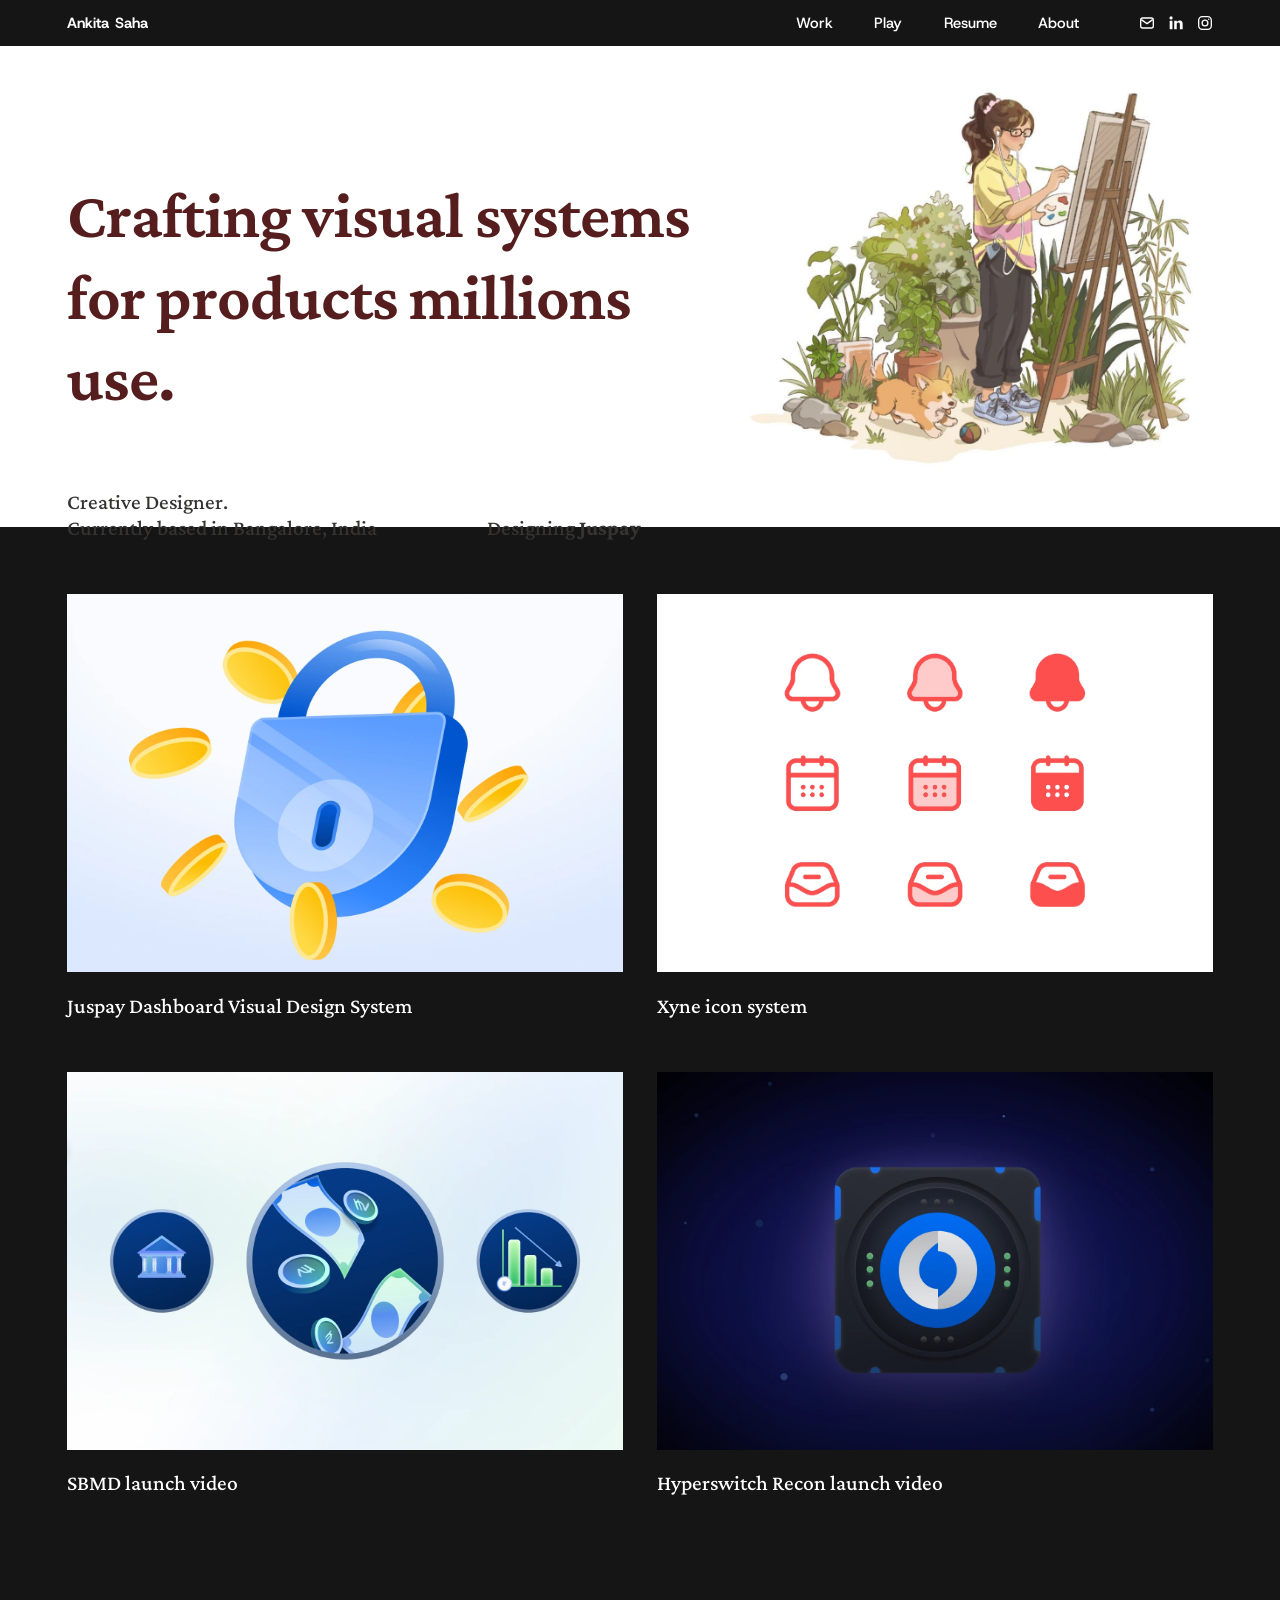
==== index.html @ f5437b6f "Initial Commit" ====
<!doctype html>
<html lang="en"><head><meta charset="utf-8">
<meta name="viewport" content="width=device-width, initial-scale=1, viewport-fit=cover">
<title>Ankita Saha — Creative Designer</title>
<meta name="description" content="Ankita Saha — creative designer in Bangalore. Visual design systems, iconography, illustration and motion.">
<link rel="preconnect" href="https://fonts.googleapis.com"><link rel="preconnect" href="https://fonts.gstatic.com" crossorigin><link href="https://fonts.googleapis.com/css2?family=Host+Grotesk:ital,wght@0,400;0,500;0,600;0,700;1,400&family=Lateef:wght@400;600;700&family=Roboto:wght@400;500&display=swap" rel="stylesheet">
<link rel="stylesheet" href="style.css">
<style>:root{--texture:url("assets/texture.webp")}</style>
</head>
<body class="home">
<header class="band"><nav class="nav wrap" aria-label="Main">
  <a class="name" href="index.html">Ankita Saha</a>
  <div class="right">
    <div class="links"><a href="index.html#work">Work</a><a href="play.html">Play</a><a href="assets/Ankita-Saha-Resume.pdf" target="_blank" rel="noopener" data-download="Ankita-Saha-Resume.pdf">Resume</a><a href="about.html">About</a></div>
    <div class="social">
      <a href="https://mail.google.com/mail/?view=cm&fs=1&to=ankitasaha2310@gmail.com" target="_blank" rel="noopener" aria-label="Email Ankita"><svg viewBox="0 0 24 24" fill="none" stroke="currentColor" stroke-width="2" stroke-linejoin="round"><rect x="2.5" y="4.5" width="19" height="15" rx="3"/><path d="M3.5 7l8.5 6 8.5-6"/></svg></a>
      <a href="https://www.linkedin.com/in/ankita-saha-79141a1a3/" target="_blank" rel="noopener" aria-label="LinkedIn"><svg viewBox="0 0 24 24" fill="currentColor"><rect x="2.5" y="8.5" width="4.2" height="13" rx=".4"/><circle cx="4.6" cy="4.4" r="2.4"/><path d="M9.3 8.5h4v1.9c.6-1.1 2-2.2 4.1-2.2 4 0 4.6 2.6 4.6 5.9v7.4h-4.2v-6.6c0-1.6 0-3.6-2.2-3.6s-2.5 1.7-2.5 3.5v6.7H9.3z"/></svg></a>
      <a href="https://www.instagram.com/artsvetro/" target="_blank" rel="noopener" aria-label="Instagram"><svg viewBox="0 0 24 24" fill="none" stroke="currentColor" stroke-width="2"><rect x="2.5" y="2.5" width="19" height="19" rx="5.5"/><circle cx="12" cy="12" r="4.3"/><circle cx="17.6" cy="6.4" r="1.1" fill="currentColor" stroke="none"/></svg></a>
    </div>
  </div>
</nav></header>
<section class="hero">
<div class="hero-art"><figure class="slot contain hero-img" style="--ar:612/637;background:transparent" data-label="assets/home/hero-illustration.webp  (612×637)"><img src="assets/home/hero-illustration.webp" alt="Illustration of Ankita painting at an easel among plants, with her dog" loading="lazy"></figure></div>
<div class="hero-copy">
  <h1>Crafting visual systems<br>for products millions use.</h1>
  <div class="meta"><p>Creative Designer.<br>Currently based in Bangalore, India</p><p class="now">Designing <a class="hero-link" href="https://juspay.io/in" target="_blank" rel="noopener"><b>Juspay</b></a></p></div>
</div>
</section>
<main class="wrap work-grid" id="work"><a class="card" href="work/juspay-dashboard.html"><figure class="slot " style="--ar:752/511;" data-label="assets/work/dashboard-thumb.webp  (752×511)"><img src="assets/work/dashboard-thumb.webp" alt="Juspay Dashboard Visual Design System" loading="lazy"></figure><span>Juspay Dashboard Visual Design System</span></a><a class="card" href="work/xyne-icons.html"><figure class="slot " style="--ar:752/511;" data-label="assets/work/xyne-thumb.webp  (752×511)"><img src="assets/work/xyne-thumb.webp" alt="Xyne icon system" loading="lazy"></figure><span>Xyne icon system</span></a><a class="card" href="work/sbmd-launch-video.html"><figure class="slot " style="--ar:752/511;" data-label="assets/work/sbmd-thumb.webp  (752×511)"><img src="assets/work/sbmd-thumb.webp" alt="SBMD launch video" loading="lazy"></figure><span>SBMD launch video</span></a><a class="card" href="work/hyperswitch-recon-video.html"><figure class="slot " style="--ar:752/511;" data-label="assets/work/recon-thumb.webp  (752×511)"><img src="assets/work/recon-thumb.webp" alt="Hyperswitch Recon launch video" loading="lazy"></figure><span>Hyperswitch Recon launch video</span></a></main>
<script src="site.js"></script>
</body></html>
---- style.css ----
/* ===== Tokens (from Figma) ===== */
:root{
  --s: calc(min(100vw, 1728px) / 1728); /* 1 Figma px, scaled to the viewport */
  --ink:#353432; --ink-dark:#161515; --maroon:#551d1d; --cream:#f7f3c6;
  --olive:#7e9a2a; --page:#f6f9ee; --text:#202020; --muted:#757575;
  --slot:#ecece6; --slot-ink:#8a8a80;
  --f-nav:"Lao MN","Lateef",Georgia,serif;
  --f-display:"Lateef",Georgia,serif;
  --f-body:"Host Grotesk",system-ui,-apple-system,"Segoe UI",sans-serif;
  --f-roboto:"Roboto",system-ui,sans-serif;
  --gutter: calc(90 * var(--s));
}
*,*::before,*::after{box-sizing:border-box}
html,body{margin:0}
html{scroll-behavior:smooth}
body{font-family:var(--f-body);color:var(--ink);background:var(--page);-webkit-font-smoothing:antialiased}
img,video{display:block;max-width:100%}
a{color:inherit}
:focus-visible{outline:2px solid var(--olive);outline-offset:3px}
.band :focus-visible{outline-color:#fff}
@media (prefers-reduced-motion:reduce){*{transition:none!important;scroll-behavior:auto!important}}

/* paper texture overlay (image 35/36/39 in Figma: multiply @ 40%) */
body::after{content:"";position:fixed;inset:0;pointer-events:none;z-index:50;
  background-image:var(--texture);background-size:100% auto;mix-blend-mode:multiply;opacity:.4}

.wrap{width:calc(1548 * var(--s));margin-inline:auto}

/* ===== Nav ===== */
.nav{display:flex;justify-content:space-between;align-items:center;font-family:var(--f-nav);
  font-size:max(16px,calc(28.8 * var(--s)))}
.nav .name{font-weight:700;letter-spacing:.05em;text-decoration:none;white-space:nowrap}
.nav .right{display:flex;align-items:center;gap:calc(126 * var(--s))}
.nav .links{display:flex;gap:calc(81 * var(--s));letter-spacing:-.05em}
.nav .links a{text-decoration:none}
.nav .links a:hover{text-decoration:underline;text-underline-offset:.2em}
.nav .links a[aria-current="page"]{font-weight:700}
.nav .social{display:flex;gap:calc(21.6 * var(--s))}
.nav .social svg{width:max(18px,calc(27 * var(--s)));height:auto;display:block}
.band{position:sticky;top:0;z-index:40;background:var(--ink-dark);height:max(64px,calc(118 * var(--s)));display:flex;align-items:center;color:#fff}
.band-light{background:#fff;color:var(--ink-dark)}
.band-light :focus-visible{outline-color:var(--olive)}
#work{scroll-margin-top:max(64px,calc(118 * var(--s)))}

/* ===== Image / video slots ===== */
.slot{position:relative;aspect-ratio:var(--ar);background:var(--slot);overflow:hidden;margin:0}
.slot::before{content:attr(data-label);position:absolute;inset:0;display:grid;place-items:center;padding:12px;
  text-align:center;font:500 max(11px,calc(16 * var(--s)))/1.3 var(--f-body);color:var(--slot-ink)}
.slot>img,.slot>video{position:absolute;inset:0;width:100%;height:100%;object-fit:cover}
.slot.contain>img{object-fit:contain}

/* ===== Home ===== */
body.home{background:var(--ink-dark)}
.hero{position:relative;background:#fff;height:calc(650 * var(--s));color:var(--ink-dark)}
.hero-art{position:absolute;left:calc(1011 * var(--s));top:0;width:calc(612 * var(--s))}
.hero-copy{position:absolute;left:var(--gutter);top:calc(180 * var(--s));width:calc(900 * var(--s));z-index:1}
.hero h1{margin:0;font:700 max(40px,calc(110 * var(--s)))/1 var(--f-display);letter-spacing:-.05em;color:var(--maroon)}
.hero .meta{display:flex;justify-content:space-between;gap:40px;width:calc(774 * var(--s));margin-top:calc(89 * var(--s));
  font:400 max(17px,calc(36 * var(--s)))/1 var(--f-display);color:var(--ink)}
.hero .meta p{margin:0;white-space:nowrap}
.hero .meta .now{align-self:flex-end}
.work-grid{display:grid;grid-template-columns:1fr 1fr;column-gap:calc(45 * var(--s));row-gap:calc(69 * var(--s));
  padding:var(--gutter) 0 calc(160 * var(--s))}
.card{display:flex;flex-direction:column;gap:calc(28.8 * var(--s));text-decoration:none;color:#fff}
.card .slot{--ar:752/511;transition:transform .35s ease}
.card:hover .slot{transform:scale(1.015)}
.card span{font:400 max(18px,calc(36 * var(--s)))/1 var(--f-display)}

/* ===== Inner pages ===== */
.sheet{background:#fff;margin:calc(35 * var(--s));padding:calc(60 * var(--s)) calc(60 * var(--s)) calc(100 * var(--s));color:var(--text)}
.bleed{margin-inline:calc(-60 * var(--s))}
.cs-title{margin:0;text-align:center;font:700 max(30px,calc(74 * var(--s)))/1 var(--f-body);letter-spacing:-.013em}
.lede{margin:calc(65 * var(--s)) 0 0;font:400 max(15px,calc(24 * var(--s)))/1.2 var(--f-body);text-align:justify}
.lede.roboto{font-family:var(--f-roboto)}
.lede+.lede{margin-top:1.2em}
.sec{margin-top:calc(130 * var(--s))}
.sec-head{text-align:center;max-width:calc(1060 * var(--s));margin:0 auto calc(60 * var(--s))}
.sec-head h2,.split h2{margin:0;font:500 max(24px,calc(48 * var(--s)))/1.2 var(--f-body)}
.sec-head h2.xl{font-size:max(28px,calc(64 * var(--s)))}
.sec-head p,.split p{margin:calc(30 * var(--s)) 0 0;font:400 max(15px,calc(24 * var(--s)))/1.2 var(--f-body)}
.split{display:flex;justify-content:space-between;gap:40px;margin-bottom:calc(60 * var(--s))}
.split p{margin:0;width:calc(809 * var(--s));text-align:justify}
.split.narrow p{width:calc(629 * var(--s))}
.row{display:grid;gap:calc(30 * var(--s))}
.cols-2{grid-template-columns:repeat(2,1fr)}
.cols-3{grid-template-columns:repeat(3,1fr)}
.cols-4{grid-template-columns:repeat(4,1fr)}
.cols-6{grid-template-columns:repeat(6,1fr)}
.center-block{margin-inline:auto}
.caption{font:400 max(14px,calc(24 * var(--s)))/1.2 var(--f-body);margin-top:calc(16 * var(--s));text-align:center}

.style-card{background:transparent}
.style-card .txt{padding:calc(20 * var(--s)) 0 0;font-family:var(--f-roboto)}
.style-card b{display:block;font-weight:500;font-size:max(16px,calc(24 * var(--s)));margin-bottom:.4em}
.style-card small{display:block;font-size:max(13px,calc(20 * var(--s)));line-height:1.6}
.style-card small+small{color:var(--muted)}

.tile{background:#f4f4f2;display:flex;flex-direction:column}
.tile .slot{flex:1;background:transparent}
.tile .lbl{display:flex;justify-content:space-between;padding:0 calc(28 * var(--s)) calc(28 * var(--s));
  font:500 max(13px,calc(20 * var(--s)))/1.2 var(--f-body)}
.tile .lbl span+span{color:var(--muted)}

.tabs{display:flex;gap:10px;justify-content:center;margin-bottom:calc(40 * var(--s));flex-wrap:wrap}
.tabs button{font:500 max(13px,calc(20 * var(--s)))/1 var(--f-body);padding:.55em 1.2em;border-radius:999px;
  border:1.5px solid #202020;background:#fff;color:#202020;cursor:pointer}
.tabs button[aria-pressed="true"]{background:#202020;color:#fff}
.overlay-tabs{position:absolute;left:calc(50 * var(--s));bottom:calc(32 * var(--s));z-index:2;margin:0;justify-content:flex-start}
.overlay-cap{position:absolute;right:calc(50 * var(--s));bottom:calc(40 * var(--s));z-index:2;
  font:500 max(13px,calc(24 * var(--s)))/1 var(--f-body)}

.gray-panel{background:#f2f2f2;padding:calc(38 * var(--s))}
.char h3{margin:calc(40 * var(--s)) 0 calc(18 * var(--s));font:700 max(15px,calc(24 * var(--s)))/1.2 var(--f-body)}
.char p{margin:0;font:400 max(14px,calc(24 * var(--s)))/1.2 var(--f-body)}

/* ===== Play ===== */
.play{display:flex;flex-direction:column;gap:calc(33 * var(--s))}
.prow{display:flex;gap:calc(32 * var(--s));align-items:flex-start}
.prow>div{min-width:0}
.play .icon-row{display:flex;justify-content:space-between}
.play .icon-row figure{margin:0;width:calc(192 * var(--s))}
.play .icon-row figcaption{font:600 max(12px,calc(24 * var(--s)))/1.2 var(--f-body);letter-spacing:-.12em;
  color:#4c4c4c;text-align:center;margin-bottom:12px}

/* ===== About ===== */
.about{display:flex;justify-content:space-between;align-items:flex-start;padding:calc(133 * var(--s)) 0 calc(143 * var(--s))}
.about .bio{width:calc(854 * var(--s));font:400 max(16px,calc(24 * var(--s)))/1.16 var(--f-body)}
.about .bio p{margin:0 0 1.16em}
.about .slot{width:calc(484 * var(--s));--ar:484/507;margin-top:calc(-36 * var(--s));margin-right:calc(62 * var(--s));background:transparent}

/* ===== Resume ===== */
body.resume{background:var(--page)}
.cv{width:calc(1601 * var(--s));margin:0 auto;padding:calc(115 * var(--s)) 0 calc(115 * var(--s));color:#333230}
.cv h1{margin:0;font:700 max(36px,calc(86.5 * var(--s)))/1.33 var(--f-body);color:var(--ink)}
.cv .contact{margin:calc(40 * var(--s)) 0 0;padding-bottom:calc(18 * var(--s));border-bottom:1px solid #d9d9d2;
  font:700 max(14px,calc(34 * var(--s)))/1 var(--f-body);color:var(--ink)}
.cv .contact a{color:#5b86f2}
.cv h2{margin:calc(56 * var(--s)) 0 calc(32 * var(--s));font:700 max(22px,calc(43.3 * var(--s)))/1.33 var(--f-body);color:var(--maroon)}
.cv .job{margin-bottom:calc(44 * var(--s))}
.cv .job-head{display:flex;justify-content:space-between;align-items:baseline;gap:20px}
.cv h3{margin:0;font:700 max(17px,calc(34.6 * var(--s)))/1.33 var(--f-body);color:var(--ink);max-width:calc(962 * var(--s))}
.cv h3 em{font-style:normal;color:#6e8b0c}
.cv time{font:italic 400 max(14px,calc(28.8 * var(--s)))/1.33 var(--f-body);color:var(--muted);white-space:nowrap}
.cv ul{margin:calc(24 * var(--s)) 0 0;padding-left:1.4em;font:400 max(14px,calc(28.8 * var(--s)))/1.33 var(--f-body)}
.cv .skills{font:400 max(14px,calc(28.8 * var(--s)))/1.75 var(--f-body);margin:0}

/* ===== Mobile ===== */
@media (max-width:760px){
  .wrap{width:calc(100% - 40px)}
  .nav{flex-wrap:wrap;row-gap:10px}
  .nav .right{gap:18px;width:100%;justify-content:space-between}
  .nav .links{gap:18px}
  .band{height:auto;padding:14px 0}
  #work{scroll-margin-top:96px}
  .hero{height:auto;padding-bottom:40px;display:flex;flex-direction:column}
  .hero-copy{order:1}
  .hero-art{order:2}
  .hero-copy,.hero-art{position:static;width:auto}
  .hero-copy{margin:40px 20px 0}
  .hero-art{margin:32px 20px 0}
  .hero .meta{width:auto;flex-direction:column;gap:14px;margin-top:28px}
  .hero .meta .now{align-self:flex-start}
  .hero .meta p{white-space:normal}
  .work-grid,.cols-2,.cols-3,.cols-4{grid-template-columns:1fr}
  .work-grid{row-gap:40px;padding:48px 0}
  .cols-6{grid-template-columns:repeat(3,1fr)}
  .sheet{margin:12px;padding:28px 20px 60px}
  .bleed{margin-inline:-20px}
  .sec{margin-top:64px}
  .split{flex-direction:column;gap:14px}
  .split p,.split.narrow p{width:auto}
  .center-block{width:100%!important}
  .play{gap:14px}
  .prow{flex-direction:column;gap:14px}
  .prow>div{width:100%}
  .xgrid{grid-template-columns:1fr!important}
  .play .icon-row{flex-wrap:wrap;gap:14px}
  .play .icon-row figure{width:calc(50% - 7px)}
  .about{flex-direction:column;gap:32px;padding:40px 0 60px}
  .about .bio,.about .slot{width:100%;margin:0}
  .cv{width:calc(100% - 40px);padding:40px 0}
  .cv .job-head{flex-direction:column;gap:4px}
  .overlay-tabs{left:12px;bottom:12px}
  .overlay-cap{display:none}
}

.hero-img>img{object-position:center bottom}
.slot.contain.lib::before{background:#f4f4f2}
.sec svg{display:block;width:100%;height:auto}
.slot.loaded::before{content:none}
/* ===== Xyne ===== */
.xhero{position:relative;background:#fce8e7;border-radius:calc(40 * var(--s));aspect-ratio:1538/682;display:grid;place-items:center;overflow:hidden}
.xhero-icon{width:calc(540 * var(--s))}
.xhero .overlay-tabs button{background:rgba(255,255,255,.7);border-color:#202020}
.xhero .overlay-tabs button[aria-pressed="true"]{background:#202020;color:#fff}
.tile{background:#f4f4f2;border-radius:calc(24 * var(--s));overflow:hidden}
.tile .slot{margin:calc(40 * var(--s)) calc(40 * var(--s)) 0}
.char-tile{background:#f4f4f2;border-radius:calc(32 * var(--s));padding:calc(70 * var(--s));aspect-ratio:1/1;display:grid;place-items:center}
.char-tile .slot{width:100%}
.xanat{display:block;width:100%;height:auto}
.xlib{position:relative;border:4px solid #e6e6e8;border-radius:calc(40 * var(--s));padding:calc(48 * var(--s))}
.xlib-tabs{justify-content:flex-start;margin-bottom:10px}
.xlib-hint{margin:0 0 calc(30 * var(--s));font:400 max(13px,calc(18 * var(--s)))/1.3 var(--f-body);color:var(--muted)}
.xfam+.xfam{margin-top:calc(44 * var(--s))}
.xfam h3{margin:0 0 calc(18 * var(--s));font:600 max(15px,calc(22 * var(--s)))/1.2 var(--f-body)}
.xfam h3 span{color:var(--muted);font-weight:400;margin-left:.3em}
.xgrid-icons.all{display:grid;grid-template-columns:repeat(auto-fill,minmax(max(170px,calc(230 * var(--s))),1fr));gap:12px}
.xgrid-icons.one{display:grid;grid-template-columns:repeat(auto-fill,minmax(max(92px,calc(130 * var(--s))),1fr));gap:12px}
.xcard{background:#f6f6f7;border-radius:14px;padding:12px 12px 10px;display:flex;flex-direction:column;gap:6px}
.xcard>span,.xone span{font:500 max(12px,calc(15 * var(--s)))/1.2 var(--f-body);color:#4a4a4a;text-align:center}
.xtrio{display:flex;justify-content:space-between}
.xgrid-icons button{border:0;background:transparent;color:#202020;cursor:pointer;border-radius:10px;padding:8px;transition:background .15s,transform .15s}
.xgrid-icons button svg{display:block;width:max(32px,calc(44 * var(--s)));height:auto}
.xgrid-icons button:hover{background:#fff;transform:translateY(-1px)}
.xone{background:#f6f6f7!important;display:flex;flex-direction:column;align-items:center;gap:8px;padding:16px 8px 12px!important}
.xone:hover{background:#ececef!important}
.xlib-toast{position:sticky;bottom:20px;margin:16px auto 0;width:max-content;max-width:90%;background:#202020;color:#fff;border-radius:999px;padding:.6em 1.2em;
  font:500 14px/1.2 var(--f-body);opacity:0;transform:translateY(8px);transition:opacity .2s,transform .2s;pointer-events:none}
.xlib-toast.on{opacity:1;transform:none}
@media (max-width:760px){.xhero{aspect-ratio:4/3}.xhero-icon{width:60%}.char-tile{padding:24px}.xlib{padding:16px}}

/* ===== Round 2 overrides ===== */
:root{--pad:calc(190 * var(--s))}
/* compact dark menu bar everywhere */
.band{height:max(46px,calc(59 * var(--s)));background:var(--ink-dark);color:#fff}
.nav{font-size:max(14px,calc(20 * var(--s)))}
.nav .links{gap:calc(56 * var(--s))}
.nav .right{gap:calc(80 * var(--s))}
.nav .social{gap:calc(18 * var(--s))}
.nav .social svg{width:max(16px,calc(21 * var(--s)))}
#work{scroll-margin-top:max(46px,calc(59 * var(--s)))}
.hero-img>img{object-position:center 45%}
/* white inner pages with wider side padding */
body.inner{background:#fff}
.sheet{margin:0;padding:calc(60 * var(--s)) var(--pad) calc(100 * var(--s))}
.bleed{margin-inline:calc(-1 * var(--pad))}
.center-block{max-width:100%}
main.about.wrap{width:auto;padding-left:var(--pad);padding-right:var(--pad)}
.slot.rounded{border-radius:calc(30 * var(--s))}
/* next project */
.next-proj{display:flex;flex-direction:column;align-items:flex-end;gap:6px;margin-top:calc(140 * var(--s));margin-left:auto;width:max-content;max-width:100%;text-decoration:none;color:var(--text);text-align:right}
.np-label{font:500 max(12px,calc(18 * var(--s)))/1.2 var(--f-body);color:var(--muted);letter-spacing:.02em}
.np-title{display:inline-flex;align-items:center;gap:.4em;font:600 max(20px,calc(40 * var(--s)))/1.15 var(--f-body)}
.np-title svg{width:1em;height:1em;transition:transform .25s ease}
.next-proj:hover .np-title svg{transform:translateX(6px)}
.next-proj:hover .np-title{text-decoration:underline;text-underline-offset:.15em;text-decoration-thickness:2px}
/* xyne hero tabs: unselected = outline only */
.xhero .overlay-tabs button{background:transparent;color:#202020;border-color:#202020}
.xhero .overlay-tabs button[aria-pressed="true"]{background:#202020;color:#fff}
/* shared icon library */
.iconlib{position:relative}
.iconlib .tabs{justify-content:center;margin-bottom:calc(40 * var(--s))}
.lib-panel{background:#f5f5f6;border-radius:calc(32 * var(--s));padding:calc(56 * var(--s))}
.xlib-body{display:grid;grid-template-columns:repeat(auto-fill,minmax(max(44px,calc(84 * var(--s))),1fr));gap:calc(10 * var(--s))}
.xlib-body button{border:0;background:transparent;color:#202020;cursor:pointer;border-radius:12px;padding:calc(18 * var(--s));display:grid;place-items:center;transition:background .15s,transform .15s}
.xlib-body button svg{display:block;width:max(26px,calc(40 * var(--s)));height:auto}
.xlib-body button:hover{background:#fff;transform:translateY(-1px)}
@media (max-width:760px){:root{--pad:20px}.sheet{padding:28px 20px 60px}.next-proj{margin-top:56px}.nav .right{gap:14px}}
/* ===== Round 3 ===== */
.illus .slot{overflow:hidden}
.illus .slot>img{transform:scale(1.1)}
/* xyne hero: icon + bottom bar, no overlap */
.xhero{aspect-ratio:auto;display:flex;flex-direction:column;align-items:center;padding:calc(56 * var(--s)) calc(48 * var(--s)) calc(36 * var(--s));gap:calc(40 * var(--s))}
.xhero-icon{width:calc(460 * var(--s))}
.xhero-bar{width:100%;display:flex;justify-content:space-between;align-items:center;gap:16px;flex-wrap:wrap}
.xhero-bar .tabs{margin:0;justify-content:flex-start}
.xhero-bar .tabs button{background:transparent;color:#202020;border-color:#202020}
.xhero-bar .tabs button[aria-pressed="true"]{background:#202020;color:#fff}
.xhero-cap{font:500 max(13px,calc(22 * var(--s)))/1.2 var(--f-body)}
/* shared library */
.lib-body.one{display:grid;grid-template-columns:repeat(auto-fill,minmax(max(44px,calc(84 * var(--s))),1fr));gap:calc(10 * var(--s))}
.lib-body.all{display:grid;grid-template-columns:repeat(var(--per),1fr);gap:calc(16 * var(--s))}
.lgrp{display:grid;grid-template-columns:repeat(var(--n),1fr);background:#fff;border-radius:calc(16 * var(--s));padding:calc(6 * var(--s))}
.lib-body button{border:0;background:transparent;color:#202020;cursor:pointer;border-radius:12px;padding:calc(16 * var(--s));display:grid;place-items:center;transition:background .15s,transform .15s}
.lib-body button svg{display:block;width:max(24px,calc(38 * var(--s)));height:auto}
.lib-body.one button:hover{background:#fff;transform:translateY(-1px)}
.lib-body.all button:hover{background:#f2f2f3}
@media (max-width:760px){.lib-body.all{grid-template-columns:1fr}.xhero-icon{width:70%}}

.illus{column-gap:calc(90 * var(--s))!important;row-gap:calc(100 * var(--s))!important}
/* about: 6:4 text and image */
main.about.wrap{display:grid;grid-template-columns:6fr 4fr;gap:calc(110 * var(--s));align-items:start}
.about .bio{width:auto;max-width:none}
.about .slot{width:100%;margin:0}
@media (max-width:760px){main.about.wrap{grid-template-columns:1fr;gap:32px}}
.slot.loaded{background:transparent!important}
.hero-link{color:inherit;text-decoration:none}.hero-link:hover{text-decoration:underline;text-underline-offset:.15em}
/* nav font: Host Grotesk */
:root{--f-nav:"Host Grotesk",system-ui,-apple-system,"Segoe UI",sans-serif}
.nav .name{letter-spacing:.01em;font-weight:700}
.nav .links{letter-spacing:0}
.nav .links a{font-weight:500}
.nav .links a[aria-current="page"]{font-weight:700}
/* hero headline: semibold, more open tracking */
.hero h1{font-weight:600;letter-spacing:-0.01em}
/* about: text + photo per Figma (815 : 326, 230 gap) */
main.about.wrap{grid-template-columns:815fr 326fr;column-gap:calc(230 * var(--s));padding-top:calc(133 * var(--s))}
.about .bio{font-size:max(16px,calc(24 * var(--s)));line-height:1.16}
.about .slot.portrait{--ar:651/728;width:100%;margin:0;border-radius:calc(16 * var(--s))}
@media (max-width:760px){main.about.wrap{grid-template-columns:1fr}.about .slot.portrait{max-width:360px}}
/* resume: white page, neutral palette per Figma */
body.resume{background:#fff}
.cv{color:#161515}
.cv h1{color:#353432}
.cv .contact{color:#353432;border-bottom:1px solid rgba(53,52,50,.18)}
.cv .contact a{color:#5c84fc}
.cv h2{color:#161515}
.cv h3{color:#161515}
.cv h3 em{color:#797575}
.cv time{color:#161515}
.cv ul,.cv .skills{color:#161515}
/* resume per Figma "Design Resume" */
body.resume{background:#fff}
body.resume::after{display:none}
.cv{color:#161515}
.cv h1{color:#353432}
.cv .contact{color:#353432;border-bottom:1px solid #e2e2e2}
.cv .contact a{color:#5c84fc;text-decoration:underline;text-underline-offset:.15em}
.cv .contact a[href^="mailto"]{color:#353432!important;text-decoration:none}
.cv h2{color:#161515}
.cv h3{color:#161515}
.cv h3 em{color:#797575}
.cv time{color:#161515}
.cv ul,.cv .skills{color:#161515}
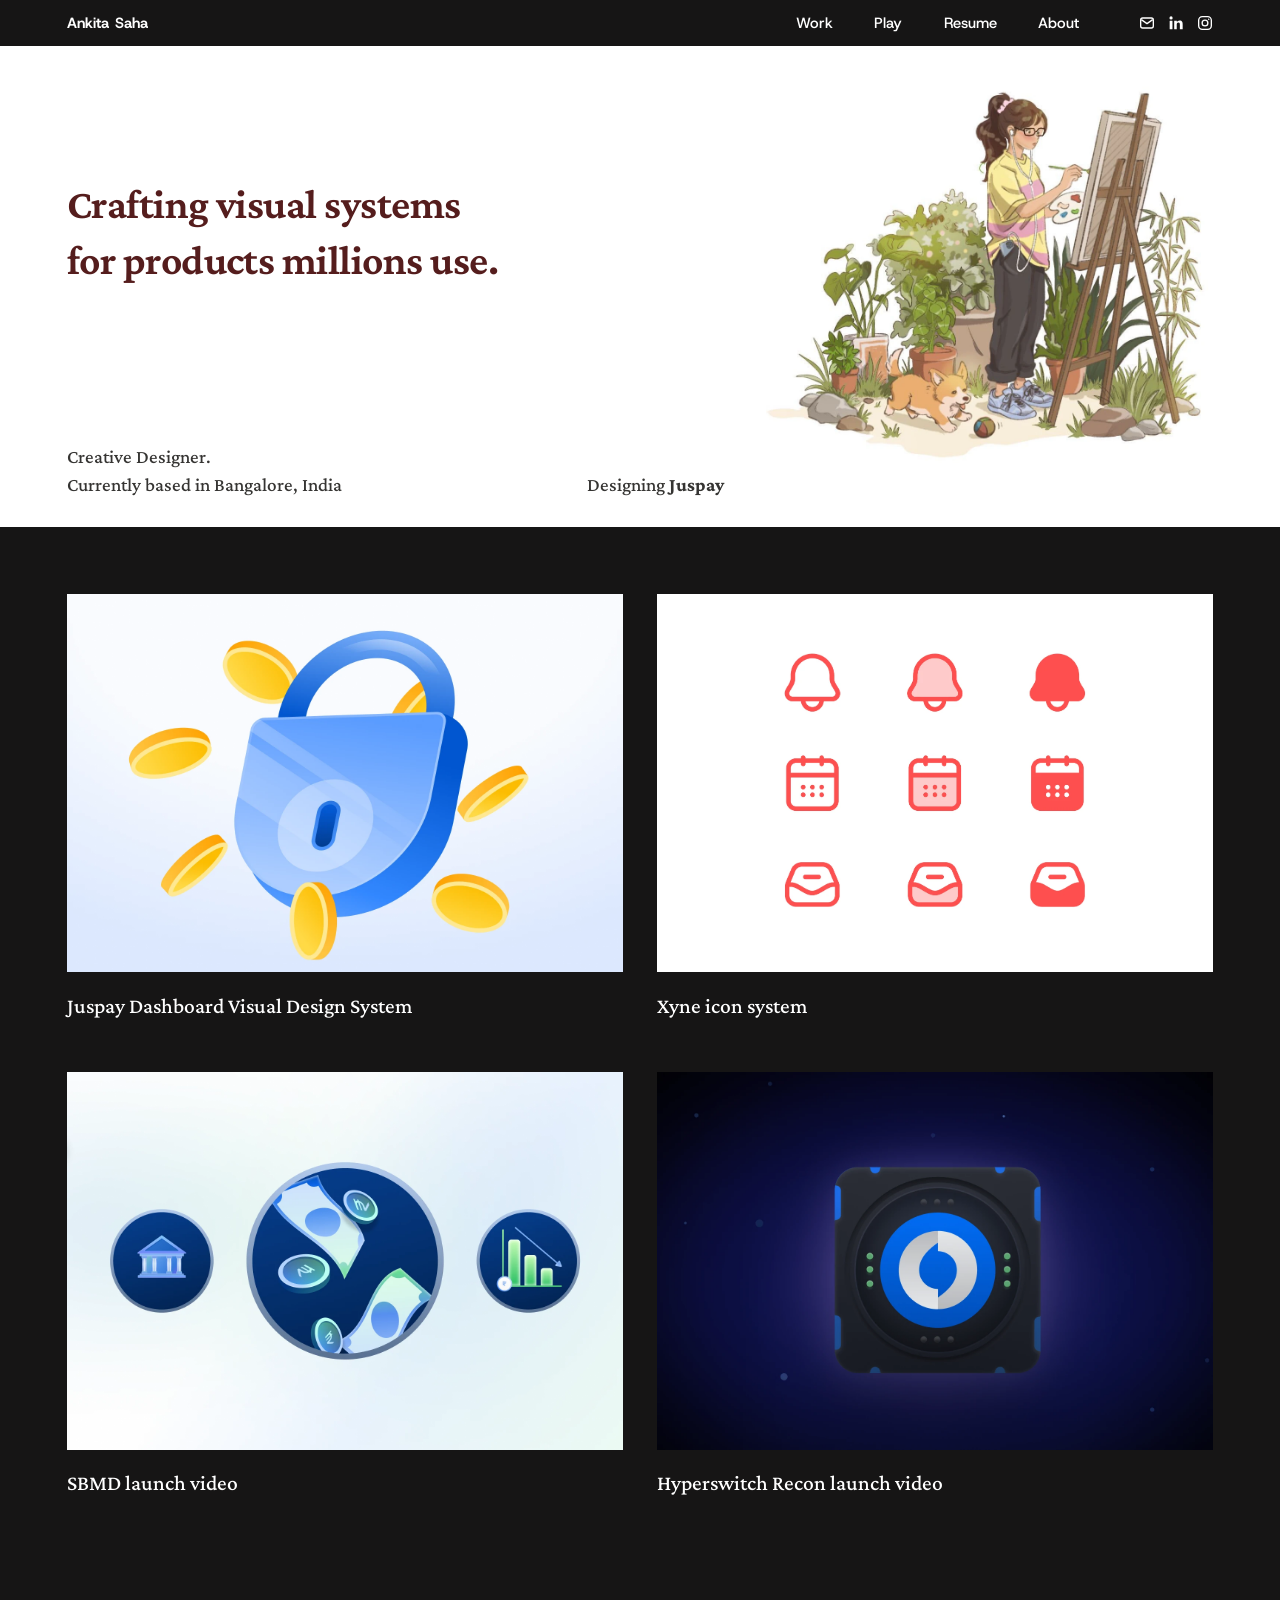
==== commit f9d1de2d: "Add responsiveness to the landing page banner and add previous project buttons to each project's pag" ====
--- a/index.html
+++ b/index.html
@@ -20,10 +20,12 @@
   </div>
 </nav></header>
 <section class="hero">
-<div class="hero-art"><figure class="slot contain hero-img" style="--ar:612/637;background:transparent" data-label="assets/home/hero-illustration.webp  (612×637)"><img src="assets/home/hero-illustration.webp" alt="Illustration of Ankita painting at an easel among plants, with her dog" loading="lazy"></figure></div>
+<div class="hero-inner">
 <div class="hero-copy">
   <h1>Crafting visual systems<br>for products millions use.</h1>
   <div class="meta"><p>Creative Designer.<br>Currently based in Bangalore, India</p><p class="now">Designing <a class="hero-link" href="https://juspay.io/in" target="_blank" rel="noopener"><b>Juspay</b></a></p></div>
+</div>
+<div class="hero-art"><figure class="slot contain hero-img" style="--ar:612/637;background:transparent" data-label="assets/home/hero-illustration.webp  (612×637)"><img src="assets/home/hero-illustration.webp" alt="Illustration of Ankita painting at an easel among plants, with her dog" loading="lazy"></figure></div>
 </div>
 </section>
 <main class="wrap work-grid" id="work"><a class="card" href="work/juspay-dashboard.html"><figure class="slot " style="--ar:752/511;" data-label="assets/work/dashboard-thumb.webp  (752×511)"><img src="assets/work/dashboard-thumb.webp" alt="Juspay Dashboard Visual Design System" loading="lazy"></figure><span>Juspay Dashboard Visual Design System</span></a><a class="card" href="work/xyne-icons.html"><figure class="slot " style="--ar:752/511;" data-label="assets/work/xyne-thumb.webp  (752×511)"><img src="assets/work/xyne-thumb.webp" alt="Xyne icon system" loading="lazy"></figure><span>Xyne icon system</span></a><a class="card" href="work/sbmd-launch-video.html"><figure class="slot " style="--ar:752/511;" data-label="assets/work/sbmd-thumb.webp  (752×511)"><img src="assets/work/sbmd-thumb.webp" alt="SBMD launch video" loading="lazy"></figure><span>SBMD launch video</span></a><a class="card" href="work/hyperswitch-recon-video.html"><figure class="slot " style="--ar:752/511;" data-label="assets/work/recon-thumb.webp  (752×511)"><img src="assets/work/recon-thumb.webp" alt="Hyperswitch Recon launch video" loading="lazy"></figure><span>Hyperswitch Recon launch video</span></a></main>
--- a/style.css
+++ b/style.css
@@ -53,10 +53,10 @@
 body.home{background:var(--ink-dark)}
 .hero{position:relative;background:#fff;height:calc(650 * var(--s));color:var(--ink-dark)}
 .hero-art{position:absolute;left:calc(1011 * var(--s));top:0;width:calc(612 * var(--s))}
-.hero-copy{position:absolute;left:var(--gutter);top:calc(180 * var(--s));width:calc(900 * var(--s));z-index:1}
-.hero h1{margin:0;font:700 max(40px,calc(110 * var(--s)))/1 var(--f-display);letter-spacing:-.05em;color:var(--maroon)}
-.hero .meta{display:flex;justify-content:space-between;gap:40px;width:calc(774 * var(--s));margin-top:calc(89 * var(--s));
-  font:400 max(17px,calc(36 * var(--s)))/1 var(--f-display);color:var(--ink)}
+.hero-copy{position:absolute;left:var(--gutter);top:calc(180 * var(--s));bottom:calc(36 * var(--s));width:calc(900 * var(--s));z-index:1;display:flex;flex-direction:column;justify-content:space-between}
+.hero h1{margin:0;font:600 max(28px,calc(70 * var(--s)))/1.08 var(--f-display);letter-spacing:-.01em;color:var(--maroon)}
+.hero .meta{display:flex;justify-content:space-between;gap:40px;width:100%;max-width:calc(900 * var(--s));margin-top:auto;
+  font:400 max(16px,calc(32 * var(--s)))/1.2 var(--f-display);color:var(--ink)}
 .hero .meta p{margin:0;white-space:nowrap}
 .hero .meta .now{align-self:flex-end}
 .work-grid{display:grid;grid-template-columns:1fr 1fr;column-gap:calc(45 * var(--s));row-gap:calc(69 * var(--s));
@@ -157,6 +157,7 @@
   .hero-art{order:2}
   .hero-copy,.hero-art{position:static;width:auto}
   .hero-copy{margin:40px 20px 0}
+  .hero h1{font-size:clamp(30px,7.5vw,40px);line-height:1.1}
   .hero-art{margin:32px 20px 0}
   .hero .meta{width:auto;flex-direction:column;gap:14px;margin-top:28px}
   .hero .meta .now{align-self:flex-start}
@@ -322,3 +323,40 @@
 .cv h3 em{color:#797575}
 .cv time{color:#161515}
 .cv ul,.cv .skills{color:#161515}
+
+/* ===== Round 4: fluid hero + prev/next project nav ===== */
+/* Hero now lives in a centred container that matches the work-grid width,
+   so the art and the copy stay locked to the same edges at any window size
+   instead of sitting at a fixed pixel offset once past the 1728px cap. */
+.hero{height:auto;min-height:calc(650 * var(--s));display:flex;align-items:stretch}
+.hero-inner{position:relative;width:calc(1548 * var(--s));margin-inline:auto;
+  display:grid;grid-template-columns:minmax(0,900fr) minmax(0,648fr);column-gap:calc(21 * var(--s));align-items:stretch}
+.hero-copy{position:static;left:auto;top:auto;bottom:auto;width:auto;
+  padding:calc(180 * var(--s)) 0 calc(36 * var(--s));gap:calc(40 * var(--s))}
+.hero-art{position:static;left:auto;top:auto;align-self:start;margin-left:auto;width:94.44%;max-width:calc(612 * var(--s))}
+.hero h1{max-width:100%}
+.hero .meta{width:100%;max-width:none;margin-top:0;flex-wrap:wrap;column-gap:calc(40 * var(--s));row-gap:.5em}
+.hero .meta p{white-space:normal}
+
+/* prev / next project footer nav */
+.proj-nav{display:flex;justify-content:space-between;align-items:flex-start;gap:calc(48 * var(--s));margin-top:calc(140 * var(--s))}
+.proj-nav>a{flex:0 1 auto;max-width:calc(50% - calc(24 * var(--s)));margin-top:0}
+.prev-proj{display:flex;flex-direction:column;align-items:flex-start;gap:6px;text-decoration:none;color:var(--text);text-align:left}
+.prev-proj:hover .np-title{text-decoration:underline;text-underline-offset:.15em;text-decoration-thickness:2px}
+.prev-proj:hover .np-title svg{transform:translateX(-6px)}
+@media (max-width:760px){
+  .hero{display:block;min-height:0}
+  .hero-inner{width:calc(100% - 40px);display:flex;flex-direction:column}
+  .hero-copy{margin:0;padding:40px 0 0;gap:24px}
+  .hero-art{margin:32px 0 0;width:100%;max-width:none}
+  .hero .meta{row-gap:14px;column-gap:14px}
+  .proj-nav{flex-direction:column;align-items:stretch;gap:28px;margin-top:56px}
+  .proj-nav>a{max-width:100%}
+  .next-proj{align-items:flex-start;text-align:left;margin-left:0;width:auto}
+  .prev-proj{width:auto}
+}
+/* arrows flow with the text so they stay on the first/last line when a title wraps */
+.np-title{display:block}
+.np-title svg{display:inline-block;width:1em;height:1em;vertical-align:-.1em}
+.next-proj .np-title svg{margin-left:.3em}
+.prev-proj .np-title svg{margin-right:.3em}
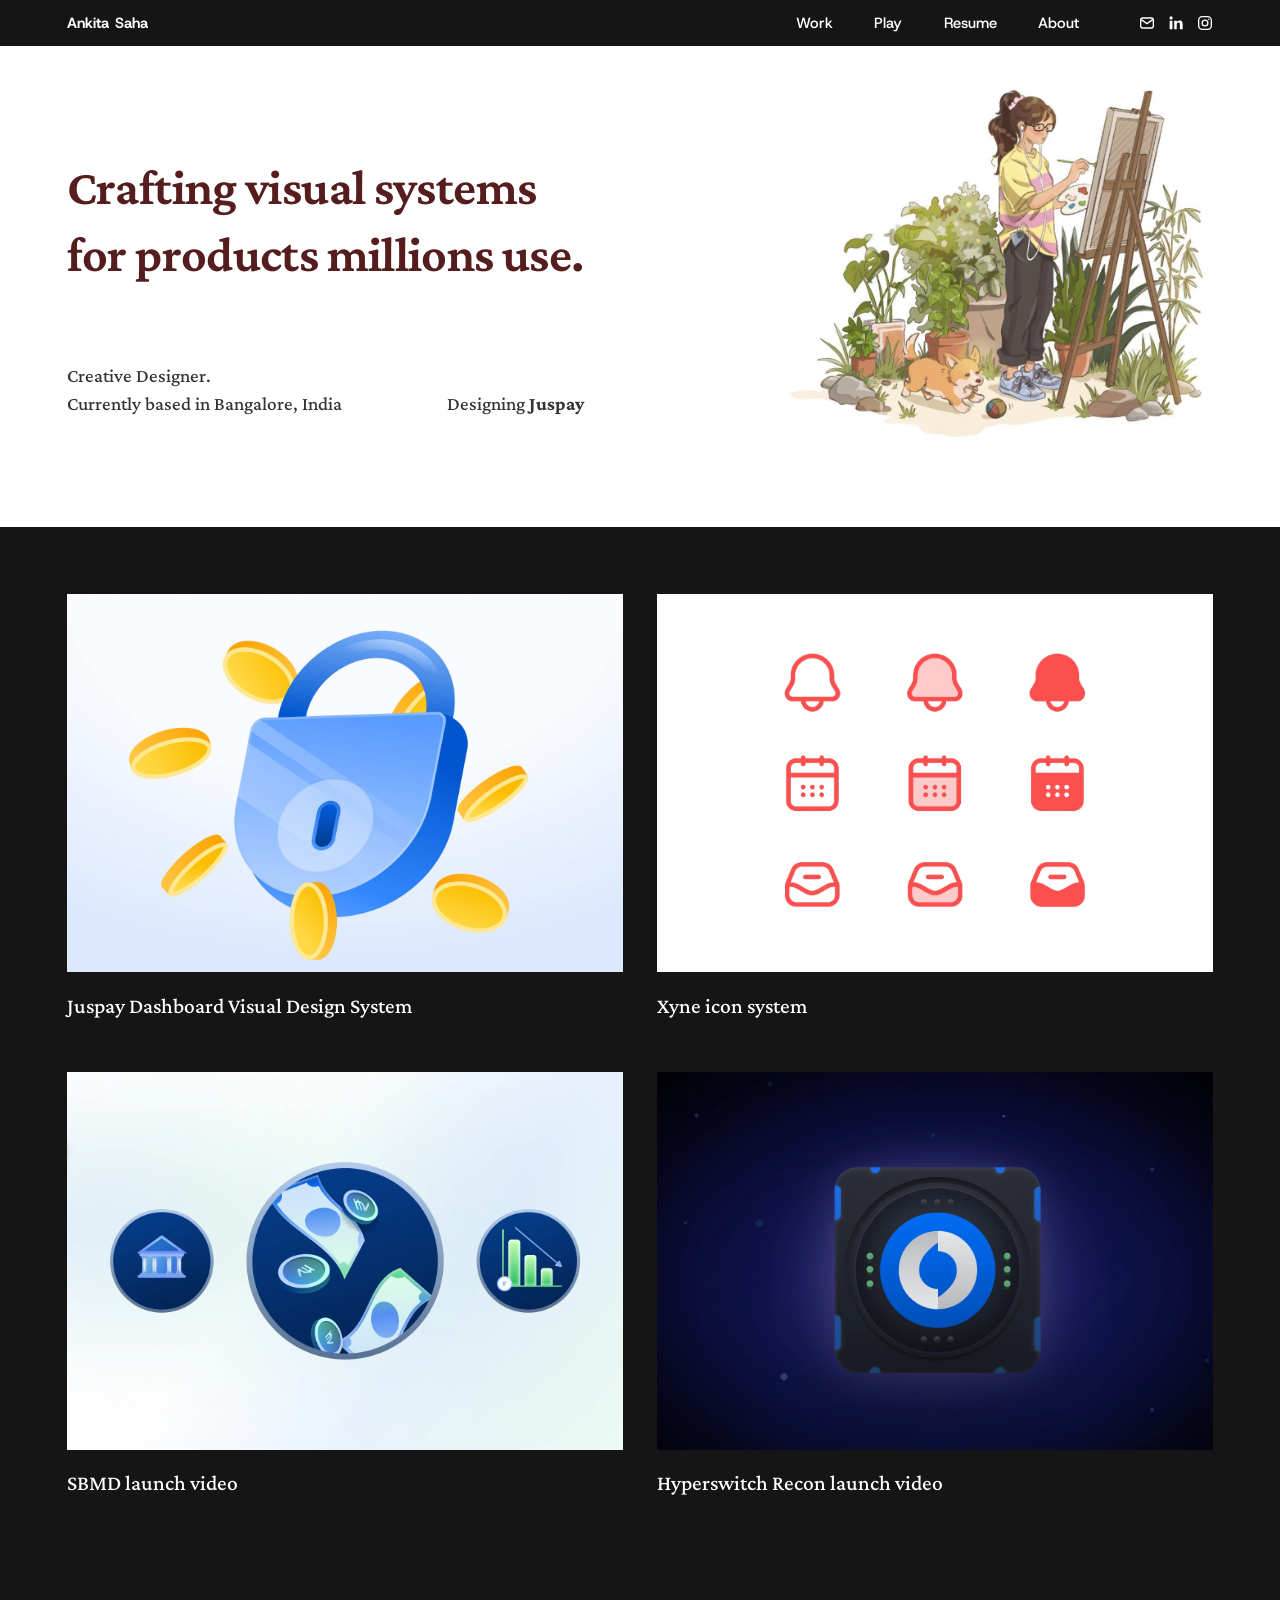
==== commit 1869c3ec: "feat: minor bug fixes and formatting" ====
--- a/index.html
+++ b/index.html
@@ -10,7 +10,8 @@
 <body class="home">
 <header class="band"><nav class="nav wrap" aria-label="Main">
   <a class="name" href="index.html">Ankita Saha</a>
-  <div class="right">
+  <button class="nav-toggle" type="button" aria-label="Open menu" aria-expanded="false" aria-controls="nav-menu"><span></span><span></span><span></span></button>
+  <div class="right" id="nav-menu">
     <div class="links"><a href="index.html#work">Work</a><a href="play.html">Play</a><a href="assets/Ankita-Saha-Resume.pdf" target="_blank" rel="noopener" data-download="Ankita-Saha-Resume.pdf">Resume</a><a href="about.html">About</a></div>
     <div class="social">
       <a href="https://mail.google.com/mail/?view=cm&fs=1&to=ankitasaha2310@gmail.com" target="_blank" rel="noopener" aria-label="Email Ankita"><svg viewBox="0 0 24 24" fill="none" stroke="currentColor" stroke-width="2" stroke-linejoin="round"><rect x="2.5" y="4.5" width="19" height="15" rx="3"/><path d="M3.5 7l8.5 6 8.5-6"/></svg></a>
@@ -18,7 +19,7 @@
       <a href="https://www.instagram.com/artsvetro/" target="_blank" rel="noopener" aria-label="Instagram"><svg viewBox="0 0 24 24" fill="none" stroke="currentColor" stroke-width="2"><rect x="2.5" y="2.5" width="19" height="19" rx="5.5"/><circle cx="12" cy="12" r="4.3"/><circle cx="17.6" cy="6.4" r="1.1" fill="currentColor" stroke="none"/></svg></a>
     </div>
   </div>
-</nav></header>
+</nav><div class="nav-scrim"></div></header>
 <section class="hero">
 <div class="hero-inner">
 <div class="hero-copy">
--- a/style.css
+++ b/style.css
@@ -147,8 +147,6 @@
 /* ===== Mobile ===== */
 @media (max-width:760px){
   .wrap{width:calc(100% - 40px)}
-  .nav{flex-wrap:wrap;row-gap:10px}
-  .nav .right{gap:18px;width:100%;justify-content:space-between}
   .nav .links{gap:18px}
   .band{height:auto;padding:14px 0}
   #work{scroll-margin-top:96px}
@@ -360,3 +358,75 @@
 .np-title svg{display:inline-block;width:1em;height:1em;vertical-align:-.1em}
 .next-proj .np-title svg{margin-left:.3em}
 .prev-proj .np-title svg{margin-right:.3em}
+
+/* ===== Round 5: hero copy block, larger headline, mobile nav drawer ===== */
+/* Headline and the two meta lines read as one group, the meta sitting a little
+   down the hero rather than pinned to its bottom edge. The copy column is sized
+   to the headline's longest line (max-content), so the meta row spans exactly
+   the headline's width and "Designing Juspay" ends where the headline ends. */
+.hero-copy{justify-content:flex-start;gap:calc(96 * var(--s));
+  padding:calc(150 * var(--s)) 0 calc(36 * var(--s))}
+@media (min-width:761px){
+  /* max-content keeps the column exactly as wide as the headline's longest line;
+     on phones the copy stays a plain stacked column so nothing can overflow */
+  .hero-copy{display:grid;grid-template-columns:max-content;align-content:start;justify-items:start}
+  .hero .meta{width:100%}
+  .hero-art{width:89.72%;max-width:calc(581 * var(--s))}   /* 5% smaller than the Figma 612 */
+}
+.hero h1{font-size:max(32px,calc(84 * var(--s)))}
+
+/* --- mobile nav: hamburger + side drawer --- */
+.nav-toggle{display:none;background:none;border:0;padding:10px;margin:-10px -6px -10px 0;cursor:pointer;
+  color:inherit;flex-direction:column;justify-content:center;gap:5px;width:44px;height:44px}
+.nav-toggle span{display:block;width:22px;height:2px;background:currentColor;border-radius:2px;
+  transition:transform .25s ease,opacity .2s ease}
+.nav-scrim{display:none}
+@media (max-width:760px){
+  .nav{position:relative}
+  .nav-toggle{display:flex;position:relative;z-index:46}
+  body.nav-open .nav-toggle span:nth-child(1){transform:translateY(7px) rotate(45deg)}
+  body.nav-open .nav-toggle span:nth-child(2){opacity:0}
+  body.nav-open .nav-toggle span:nth-child(3){transform:translateY(-7px) rotate(-45deg)}
+
+  /* the menu itself becomes a panel that slides in from the right edge */
+  .nav .right{position:fixed;top:0;right:0;z-index:45;height:100dvh;width:min(76vw,300px);
+    background:var(--ink-dark);color:#fff;flex-direction:column;align-items:flex-start;justify-content:flex-start;
+    gap:32px;padding:calc(max(64px,118 * var(--s)) + 24px) 28px 32px;
+    transform:translateX(100%);transition:transform .3s ease;overflow-y:auto;
+    box-shadow:-12px 0 32px rgba(0,0,0,.25);visibility:hidden}
+  .band-light .right{background:#fff;color:var(--ink-dark)}
+  body.nav-open .nav .right{transform:none;visibility:visible}
+  .nav .links{flex-direction:column;align-items:flex-start;gap:22px;font-size:20px;letter-spacing:0}
+  .nav .social{gap:22px}
+  .nav .social svg{width:22px}
+
+  .nav-scrim{display:block;position:fixed;inset:0;z-index:42;background:rgba(0,0,0,.5);
+    opacity:0;pointer-events:none;transition:opacity .3s ease}
+  body.nav-open .nav-scrim{opacity:1;pointer-events:auto}
+  body.nav-open{overflow:hidden}
+}
+
+/* --- other small-screen fixes --- */
+@media (max-width:760px){
+  /* justified copy opens up rivers of whitespace at this measure */
+  .lede,.split p{text-align:left}
+  .hero h1{font-size:clamp(32px,8.5vw,46px)}
+  .hero-copy{padding:36px 0 0;gap:18px}
+  /* let the illustration size to its own height instead of sitting in a
+     letterboxed 612x637 box with dead space above and below */
+  .hero-art .slot{aspect-ratio:auto}
+  .hero-art .slot>img{position:static;width:100%;height:auto}
+  .cs-title{font-size:clamp(26px,7vw,34px)}
+  .proj-nav .np-title{font-size:clamp(18px,5.2vw,24px)}
+  .tabs{gap:8px}
+  .tabs button{padding:.5em 1em}
+}
+
+/* --- Juspay thumbnail cards --- */
+/* The card outline used to be baked into the artwork, flush with the image
+   boundary, where it rendered as a grey hairline. It is cropped out of the
+   source files now, so the silhouette is drawn here instead. The After art is
+   fractionally narrower than the Before art, so it is sized by width to keep
+   both cards at exactly the same height. */
+.thumb-card{border-radius:calc(10 * var(--s))}
+.thumb-after{width:96.22%;margin-inline:auto}
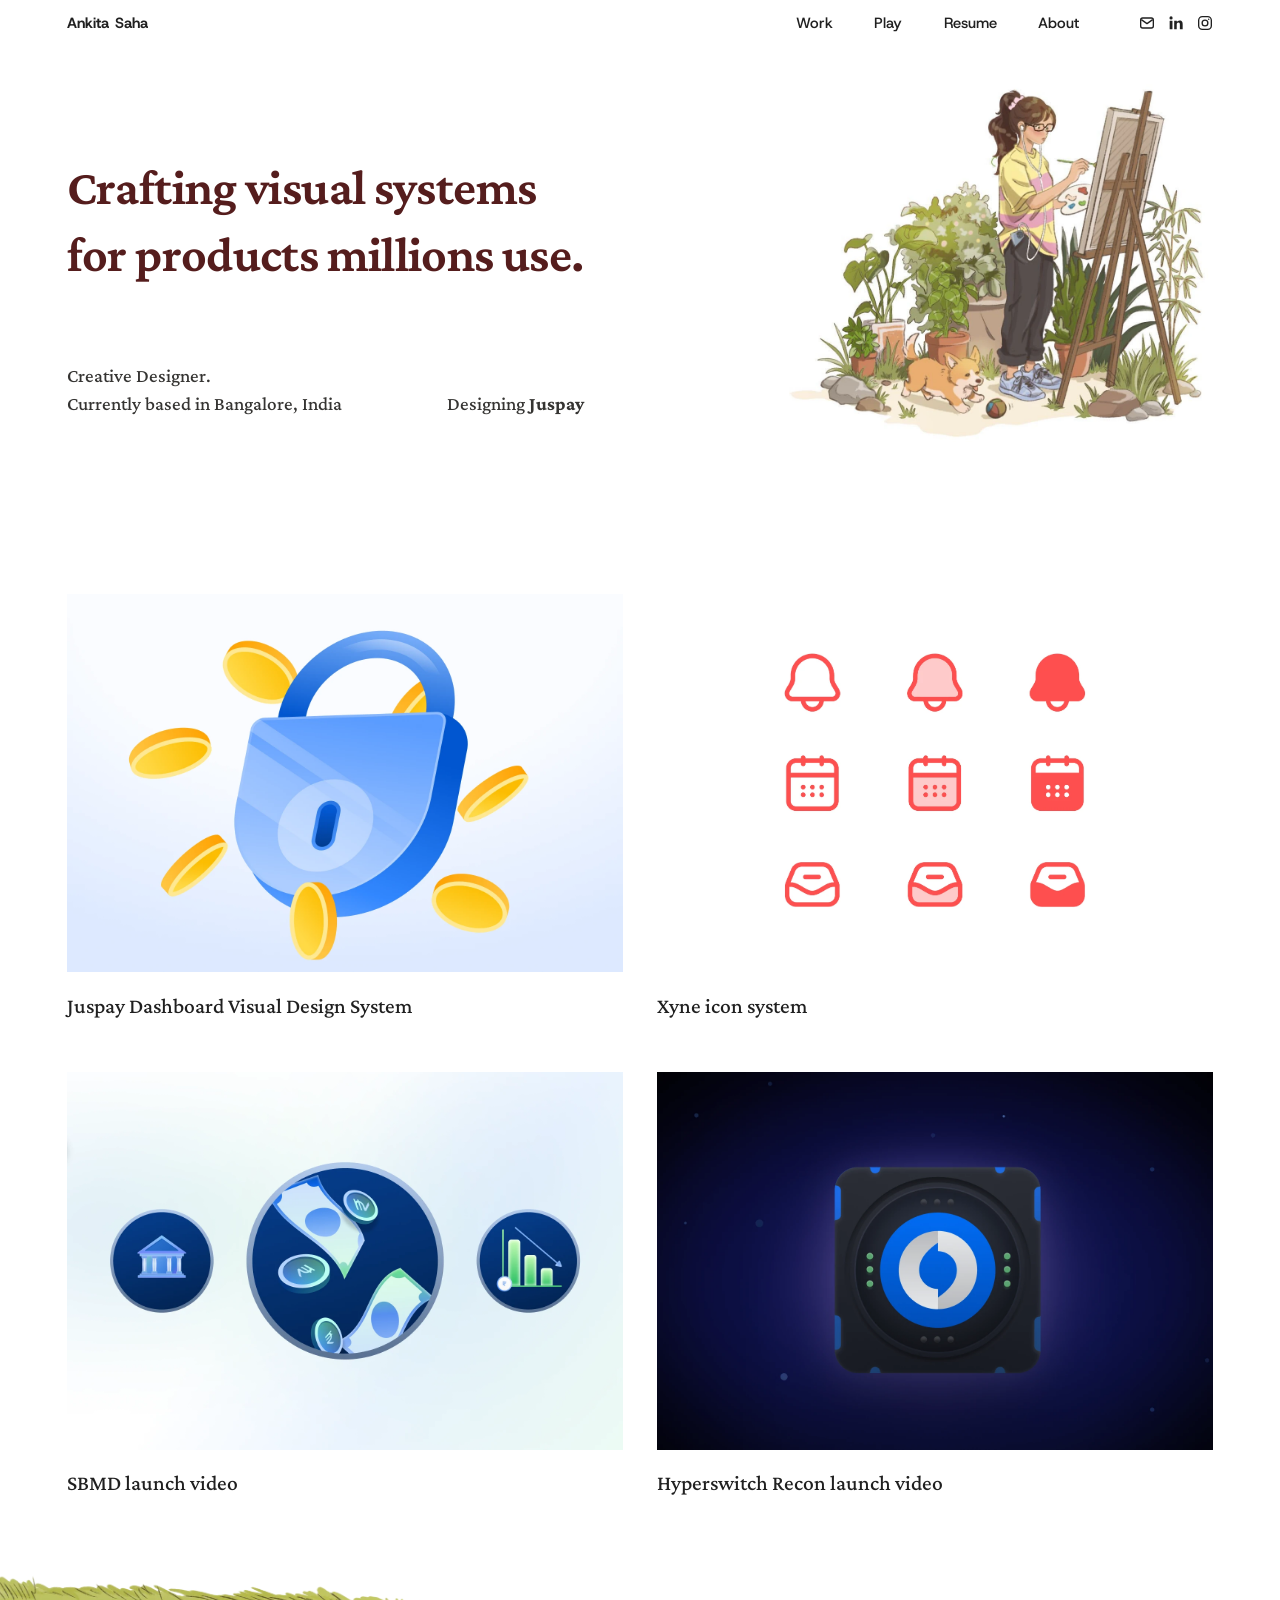
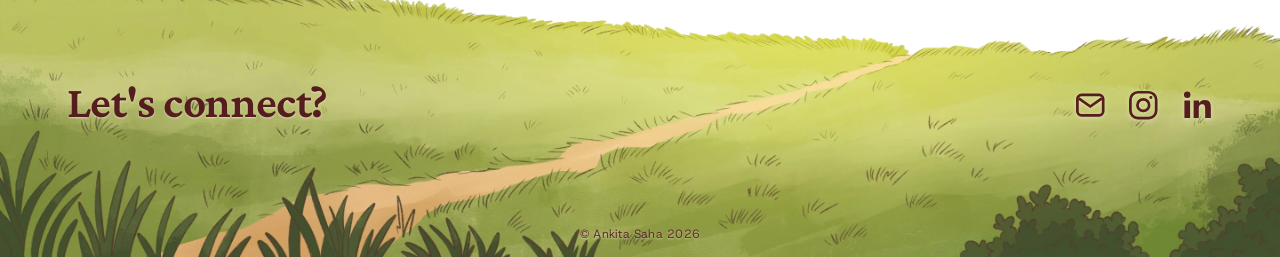
==== commit b01ba8dc: "feat: add botanical landscape footer and refine section spacing across site" ====
--- a/index.html
+++ b/index.html
@@ -30,5 +30,28 @@
 </div>
 </section>
 <main class="wrap work-grid" id="work"><a class="card" href="work/juspay-dashboard.html"><figure class="slot " style="--ar:752/511;" data-label="assets/work/dashboard-thumb.webp  (752×511)"><img src="assets/work/dashboard-thumb.webp" alt="Juspay Dashboard Visual Design System" loading="lazy"></figure><span>Juspay Dashboard Visual Design System</span></a><a class="card" href="work/xyne-icons.html"><figure class="slot " style="--ar:752/511;" data-label="assets/work/xyne-thumb.webp  (752×511)"><img src="assets/work/xyne-thumb.webp" alt="Xyne icon system" loading="lazy"></figure><span>Xyne icon system</span></a><a class="card" href="work/sbmd-launch-video.html"><figure class="slot " style="--ar:752/511;" data-label="assets/work/sbmd-thumb.webp  (752×511)"><img src="assets/work/sbmd-thumb.webp" alt="SBMD launch video" loading="lazy"></figure><span>SBMD launch video</span></a><a class="card" href="work/hyperswitch-recon-video.html"><figure class="slot " style="--ar:752/511;" data-label="assets/work/recon-thumb.webp  (752×511)"><img src="assets/work/recon-thumb.webp" alt="Hyperswitch Recon launch video" loading="lazy"></figure><span>Hyperswitch Recon launch video</span></a></main>
+<footer class="site-footer">
+  <div class="wrap footer-row">
+    <h2 class="footer-heading">Let's connect?</h2>
+    <div class="footer-social">
+      <a href="https://mail.google.com/mail/?view=cm&fs=1&to=ankitasaha2310@gmail.com" target="_blank" rel="noopener" aria-label="Email Ankita">
+        <svg viewBox="0 0 24 24" fill="none" stroke="currentColor" stroke-width="2" stroke-linejoin="round"><rect x="2.5" y="4.5" width="19" height="15" rx="3"/><path d="M3.5 7l8.5 6 8.5-6"/></svg>
+      </a>
+      <a href="https://www.instagram.com/artsvetro/" target="_blank" rel="noopener" aria-label="Instagram">
+        <svg viewBox="0 0 24 24" fill="none" stroke="currentColor" stroke-width="2"><rect x="2.5" y="2.5" width="19" height="19" rx="5.5"/><circle cx="12" cy="12" r="4.3"/><circle cx="17.6" cy="6.4" r="1.1" fill="currentColor" stroke="none"/></svg>
+      </a>
+      <a href="https://www.linkedin.com/in/ankita-saha-79141a1a3/" target="_blank" rel="noopener" aria-label="LinkedIn">
+        <svg viewBox="0 0 24 24" fill="currentColor"><rect x="2.5" y="8.5" width="4.2" height="13" rx=".4"/><circle cx="4.6" cy="4.4" r="2.4"/><path d="M9.3 8.5h4v1.9c.6-1.1 2-2.2 4.1-2.2 4 0 4.6 2.6 4.6 5.9v7.4h-4.2v-6.6c0-1.6 0-3.6-2.2-3.6s-2.5 1.7-2.5 3.5v6.7H9.3z"/></svg>
+      </a>
+    </div>
+  </div>
+  <div class="footer-copy">© Ankita Saha 2026</div>
+  <div class="footer-scene">
+    <picture>
+      <source srcset="assets/footer/footer.webp" type="image/webp">
+      <img src="assets/footer/footer.png" alt="Botanical landscape illustration with rolling hills and pathway" loading="lazy">
+    </picture>
+  </div>
+</footer>
 <script src="site.js"></script>
 </body></html>
--- a/style.css
+++ b/style.css
@@ -17,7 +17,7 @@
 img,video{display:block;max-width:100%}
 a{color:inherit}
 :focus-visible{outline:2px solid var(--olive);outline-offset:3px}
-.band :focus-visible{outline-color:#fff}
+.band :focus-visible{outline-color:var(--olive)}
 @media (prefers-reduced-motion:reduce){*{transition:none!important;scroll-behavior:auto!important}}
 
 /* paper texture overlay (image 35/36/39 in Figma: multiply @ 40%) */
@@ -37,8 +37,9 @@
 .nav .links a[aria-current="page"]{font-weight:700}
 .nav .social{display:flex;gap:calc(21.6 * var(--s))}
 .nav .social svg{width:max(18px,calc(27 * var(--s)));height:auto;display:block}
-.band{position:sticky;top:0;z-index:40;background:var(--ink-dark);height:max(64px,calc(118 * var(--s)));display:flex;align-items:center;color:#fff}
-.band-light{background:#fff;color:var(--ink-dark)}
+.band{position:sticky;top:0;z-index:40;background:#fff;height:max(64px,calc(118 * var(--s)));display:flex;align-items:center;color:var(--text);border-bottom:1px solid transparent;transition:border-bottom-color .2s ease}
+.band.is-scrolled{border-bottom-color:#e5e5e5}
+.band-light{background:#fff;color:var(--text)}
 .band-light :focus-visible{outline-color:var(--olive)}
 #work{scroll-margin-top:max(64px,calc(118 * var(--s)))}
 
@@ -50,7 +51,7 @@
 .slot.contain>img{object-fit:contain}
 
 /* ===== Home ===== */
-body.home{background:var(--ink-dark)}
+body.home{background:#fff}
 .hero{position:relative;background:#fff;height:calc(650 * var(--s));color:var(--ink-dark)}
 .hero-art{position:absolute;left:calc(1011 * var(--s));top:0;width:calc(612 * var(--s))}
 .hero-copy{position:absolute;left:var(--gutter);top:calc(180 * var(--s));bottom:calc(36 * var(--s));width:calc(900 * var(--s));z-index:1;display:flex;flex-direction:column;justify-content:space-between}
@@ -60,14 +61,14 @@
 .hero .meta p{margin:0;white-space:nowrap}
 .hero .meta .now{align-self:flex-end}
 .work-grid{display:grid;grid-template-columns:1fr 1fr;column-gap:calc(45 * var(--s));row-gap:calc(69 * var(--s));
-  padding:var(--gutter) 0 calc(160 * var(--s))}
-.card{display:flex;flex-direction:column;gap:calc(28.8 * var(--s));text-decoration:none;color:#fff}
+  padding:var(--gutter) 0 calc(20 * var(--s))}
+.card{display:flex;flex-direction:column;gap:calc(28.8 * var(--s));text-decoration:none;color:var(--text)}
 .card .slot{--ar:752/511;transition:transform .35s ease}
 .card:hover .slot{transform:scale(1.015)}
 .card span{font:400 max(18px,calc(36 * var(--s)))/1 var(--f-display)}
 
 /* ===== Inner pages ===== */
-.sheet{background:#fff;margin:calc(35 * var(--s));padding:calc(60 * var(--s)) calc(60 * var(--s)) calc(100 * var(--s));color:var(--text)}
+.sheet{background:#fff;margin:calc(35 * var(--s));padding:calc(60 * var(--s)) calc(60 * var(--s)) calc(40 * var(--s));color:var(--text)}
 .bleed{margin-inline:calc(-60 * var(--s))}
 .cs-title{margin:0;text-align:center;font:700 max(30px,calc(74 * var(--s)))/1 var(--f-body);letter-spacing:-.013em}
 .lede{margin:calc(65 * var(--s)) 0 0;font:400 max(15px,calc(24 * var(--s)))/1.2 var(--f-body);text-align:justify}
@@ -123,7 +124,7 @@
   color:#4c4c4c;text-align:center;margin-bottom:12px}
 
 /* ===== About ===== */
-.about{display:flex;justify-content:space-between;align-items:flex-start;padding:calc(133 * var(--s)) 0 calc(143 * var(--s))}
+.about{display:flex;justify-content:space-between;align-items:flex-start;padding:calc(133 * var(--s)) 0 calc(40 * var(--s))}
 .about .bio{width:calc(854 * var(--s));font:400 max(16px,calc(24 * var(--s)))/1.16 var(--f-body)}
 .about .bio p{margin:0 0 1.16em}
 .about .slot{width:calc(484 * var(--s));--ar:484/507;margin-top:calc(-36 * var(--s));margin-right:calc(62 * var(--s));background:transparent}
@@ -161,9 +162,9 @@
   .hero .meta .now{align-self:flex-start}
   .hero .meta p{white-space:normal}
   .work-grid,.cols-2,.cols-3,.cols-4{grid-template-columns:1fr}
-  .work-grid{row-gap:40px;padding:48px 0}
+  .work-grid{row-gap:40px;padding:48px 0 16px}
   .cols-6{grid-template-columns:repeat(3,1fr)}
-  .sheet{margin:12px;padding:28px 20px 60px}
+  .sheet{margin:12px;padding:28px 20px 24px}
   .bleed{margin-inline:-20px}
   .sec{margin-top:64px}
   .split{flex-direction:column;gap:14px}
@@ -175,7 +176,7 @@
   .xgrid{grid-template-columns:1fr!important}
   .play .icon-row{flex-wrap:wrap;gap:14px}
   .play .icon-row figure{width:calc(50% - 7px)}
-  .about{flex-direction:column;gap:32px;padding:40px 0 60px}
+  .about{flex-direction:column;gap:32px;padding:40px 0 24px}
   .about .bio,.about .slot{width:100%;margin:0}
   .cv{width:calc(100% - 40px);padding:40px 0}
   .cv .job-head{flex-direction:column;gap:4px}
@@ -220,8 +221,8 @@
 
 /* ===== Round 2 overrides ===== */
 :root{--pad:calc(190 * var(--s))}
-/* compact dark menu bar everywhere */
-.band{height:max(46px,calc(59 * var(--s)));background:var(--ink-dark);color:#fff}
+/* compact white menu bar everywhere */
+.band{height:max(46px,calc(59 * var(--s)));background:#fff;color:var(--text)}
 .nav{font-size:max(14px,calc(20 * var(--s)))}
 .nav .links{gap:calc(56 * var(--s))}
 .nav .right{gap:calc(80 * var(--s))}
@@ -231,7 +232,7 @@
 .hero-img>img{object-position:center 45%}
 /* white inner pages with wider side padding */
 body.inner{background:#fff}
-.sheet{margin:0;padding:calc(60 * var(--s)) var(--pad) calc(100 * var(--s))}
+.sheet{margin:0;padding:calc(60 * var(--s)) var(--pad) calc(40 * var(--s))}
 .bleed{margin-inline:calc(-1 * var(--pad))}
 .center-block{max-width:100%}
 main.about.wrap{width:auto;padding-left:var(--pad);padding-right:var(--pad)}
@@ -390,11 +391,11 @@
 
   /* the menu itself becomes a panel that slides in from the right edge */
   .nav .right{position:fixed;top:0;right:0;z-index:45;height:100dvh;width:min(76vw,300px);
-    background:var(--ink-dark);color:#fff;flex-direction:column;align-items:flex-start;justify-content:flex-start;
-    gap:32px;padding:calc(max(64px,118 * var(--s)) + 24px) 28px 32px;
+    background:#fff;color:var(--text);flex-direction:column;align-items:flex-start;justify-content:flex-start;
+    gap:32px;padding:calc(max(64px,118 * var(--s)) + 24px) 28px 32px;border-left:1px solid #e5e5e5;
     transform:translateX(100%);transition:transform .3s ease;overflow-y:auto;
-    box-shadow:-12px 0 32px rgba(0,0,0,.25);visibility:hidden}
-  .band-light .right{background:#fff;color:var(--ink-dark)}
+    box-shadow:-12px 0 32px rgba(0,0,0,.12);visibility:hidden}
+  .band-light .right{background:#fff;color:var(--text)}
   body.nav-open .nav .right{transform:none;visibility:visible}
   .nav .links{flex-direction:column;align-items:flex-start;gap:22px;font-size:20px;letter-spacing:0}
   .nav .social{gap:22px}
@@ -423,10 +424,28 @@
 }
 
 /* --- Juspay thumbnail cards --- */
-/* The card outline used to be baked into the artwork, flush with the image
-   boundary, where it rendered as a grey hairline. It is cropped out of the
-   source files now, so the silhouette is drawn here instead. The After art is
-   fractionally narrower than the Before art, so it is sized by width to keep
-   both cards at exactly the same height. */
-.thumb-card{border-radius:calc(10 * var(--s))}
-.thumb-after{width:96.22%;margin-inline:auto}
+.thumb-label{text-align:center;font:500 max(15px,calc(24 * var(--s)))/1.2 var(--f-body);margin-bottom:calc(40 * var(--s))}
+/* The After export is fractionally narrower than the Before export, so it is
+   sized by width rather than by column to keep both cards exactly the same
+   height. 1505/1344 vs 1450/1344 gives 96.34%. */
+.thumb-after{width:96.34%;margin-inline:auto}
+
+/* ===== Site Footer ===== */
+.site-footer{position:relative;width:100%;margin-top:calc(-120 * var(--s));background:transparent;overflow:hidden}
+.footer-row{position:absolute;top:65%;transform:translateY(-50%);left:0;right:0;z-index:5;display:flex;justify-content:space-between;align-items:center}
+.footer-heading{margin:0;font-family:var(--f-display);font-size:max(36px,calc(76 * var(--s)));font-weight:600;color:var(--maroon);line-height:1;letter-spacing:-.01em;text-shadow:0 1px 2px rgba(255,255,255,.5);display:inline-flex;align-items:center}
+.footer-social{display:flex;align-items:center;gap:calc(28 * var(--s))}
+.footer-social a{display:inline-flex;align-items:center;justify-content:center;color:var(--maroon);text-decoration:none;padding:6px;margin:-6px;transition:transform .2s ease,opacity .2s ease;filter:drop-shadow(0 1px 2px rgba(255,255,255,.5))}
+.footer-social a:hover{transform:translateY(-2px);opacity:.8}
+.footer-social svg{width:max(28px,calc(44 * var(--s)));height:max(28px,calc(44 * var(--s)));display:block}
+.footer-copy{position:absolute;bottom:calc(20 * var(--s));left:0;right:0;z-index:5;text-align:center;font-family:var(--f-body);font-size:max(12px,calc(16 * var(--s)));font-weight:400;color:var(--maroon);letter-spacing:.02em;opacity:.85;text-shadow:0 1px 2px rgba(255,255,255,.6)}
+.footer-scene{width:100%;line-height:0}
+.footer-scene img{width:100%;height:auto;display:block;pointer-events:none}
+@media (max-width:760px){
+  .site-footer{margin-top:-30px}
+  .footer-row{top:62%}
+  .footer-heading{font-size:32px}
+  .footer-social{gap:16px}
+  .footer-social svg{width:24px;height:24px}
+  .footer-copy{bottom:12px;font-size:11px}
+}
